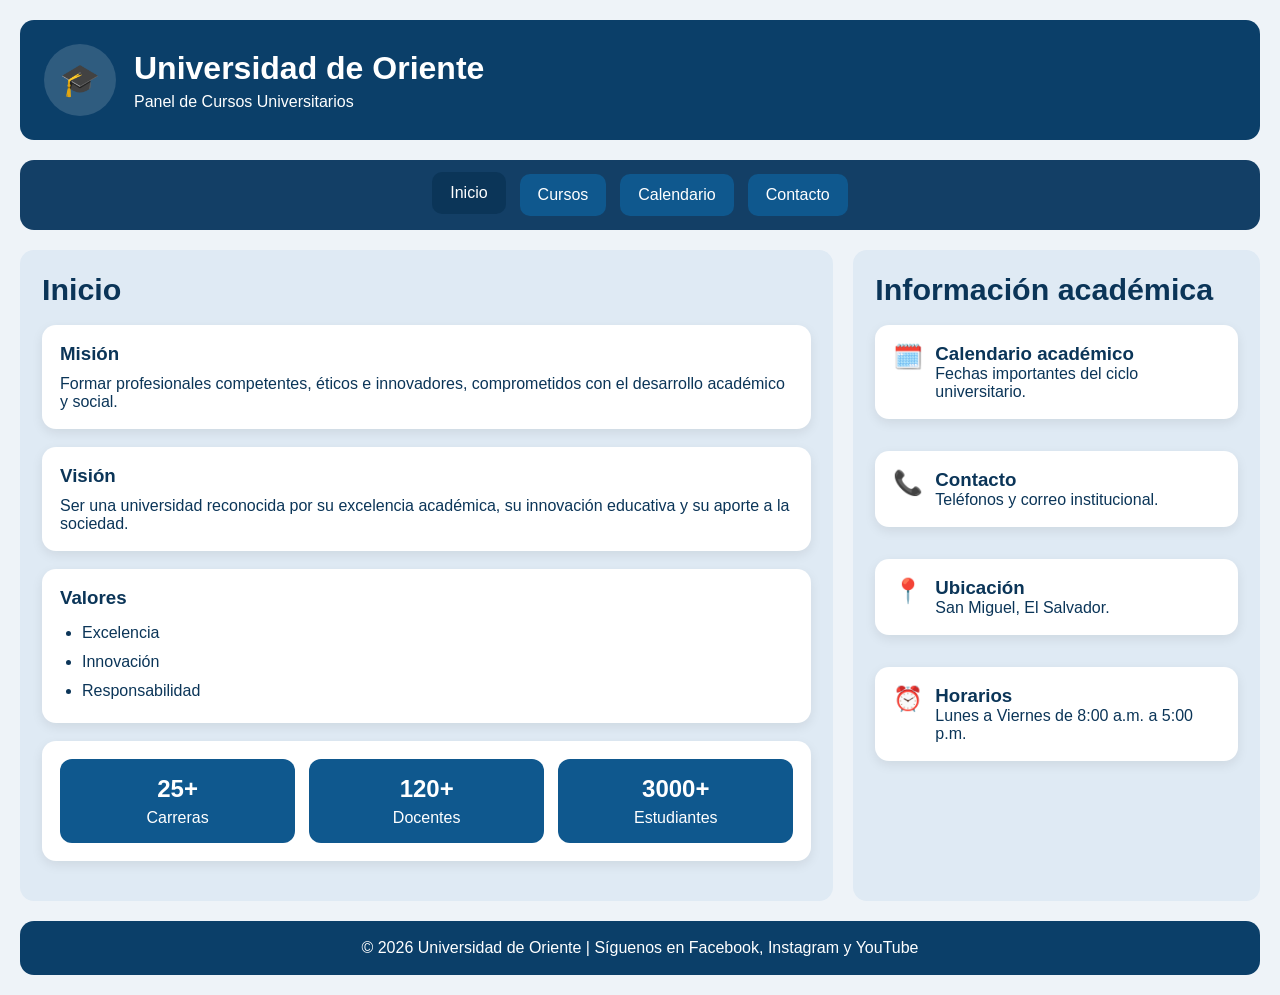
==== panel_cursos/index.html @ 8c4a1279 "commit number zero" ====
<!DOCTYPE html>
<html lang="es">
<head>
  <meta charset="UTF-8" />
  <meta name="viewport" content="width=device-width, initial-scale=1.0" />
  <title>Panel de Cursos Universitarios</title>
  <link rel="stylesheet" href="estilos.css" />
</head>
<body>
  <div class="contenedor-grid">
    <header class="header">
      <div class="logo">🎓</div>
      <div>
        <h1>Universidad de Oriente</h1>
        <p>Panel de Cursos Universitarios</p>
      </div>
    </header>

    <nav class="nav">
      <button class="nav-btn activo" data-seccion="inicio"> Inicio</button>
      <button class="nav-btn" data-seccion="cursos"> Cursos</button>
      <button class="nav-btn" data-seccion="calendario"> Calendario</button>
      <button class="nav-btn" data-seccion="contacto">Contacto</button>
    </nav>

    <main class="main">
      <section id="inicio" class="seccion visible">
        <h2>Inicio</h2>
        <div class="bloque-contenido">
          <h3>Misión</h3>
          <p>Formar profesionales competentes, éticos e innovadores, comprometidos con el desarrollo académico y social.</p>
        </div>
        <div class="bloque-contenido">
          <h3>Visión</h3>
          <p>Ser una universidad reconocida por su excelencia académica, su innovación educativa y su aporte a la sociedad.</p>
        </div>
        <div class="bloque-contenido">
          <h3>Valores</h3>
          <ul>
            <li>Excelencia</li>
            <li>Innovación</li>
            <li>Responsabilidad</li>
          </ul>
        </div>
        <div class="bloque-contenido estadisticas">
          <div class="dato">
            <strong>25+</strong>
            <span>Carreras</span>
          </div>
          <div class="dato">
            <strong>120+</strong>
            <span>Docentes</span>
          </div>
          <div class="dato">
            <strong>3000+</strong>
            <span>Estudiantes</span>
          </div>
        </div>
      </section>

      <section id="cursos" class="seccion">
        <h2>Cursos</h2>
        <div class="contador-cursos" id="contadorCursos"> Cursos disponibles: 3</div>

        <section class="subseccion">
          <h3>Listado de cursos</h3>
          <div class="lista-cursos" id="listaCursos">
            <article class="tarjeta-curso">
              <h4> Programación Web</h4>
              <p><strong>Docente:</strong> Carlos Mejía</p>
              <p><strong>Duración:</strong> 8 semanas</p>
              <button class="btn-eliminar"> Eliminar</button>
            </article>

            <article class="tarjeta-curso">
              <h4> Base de Datos I</h4>
              <p><strong>Docente:</strong> Ana López</p>
              <p><strong>Duración:</strong> 10 semanas</p>
              <button class="btn-eliminar"> Eliminar</button>
            </article>

            <article class="tarjeta-curso">
              <h4> Redes Informáticas</h4>
              <p><strong>Docente:</strong> José Martínez</p>
              <p><strong> Duración:</strong> 6 semanas</p>
              <button class="btn-eliminar"> Eliminar</button>
            </article>
          </div>
        </section>

        <section class="subseccion formulario-area">
          <h3>➕ Agregar curso</h3>
          <form id="formCurso" class="formulario-curso">
            <div class="campo-formulario">
              <label for="nombreCurso">Nombre del curso</label>
              <input type="text" id="nombreCurso" placeholder="Ej. Desarrollo Frontend" />
              <small class="error" id="errorNombre"></small>
            </div>

            <div class="campo-formulario">
              <label for="docenteCurso">Docente</label>
              <input type="text" id="docenteCurso" placeholder="Ej. María González" />
              <small class="error" id="errorDocente"></small>
            </div>

            <div class="campo-formulario">
              <label for="duracionCurso">Duración</label>
              <input type="text" id="duracionCurso" placeholder='Ej. "8 semanas"' />
              <small class="error" id="errorDuracion"></small>
            </div>

            <button type="submit" class="btn-agregar">Agregar curso</button>
          </form>
        </section>
      </section>

      <section id="calendario" class="seccion">
        <h2>Calendario</h2>
        <div class="bloque-contenido">
          <ul>
            <li>Inicio de clases: 20 de enero</li>
            <li>Período de exámenes parciales: 10 al 15 de marzo</li>
            <li>Días festivos: 1 de mayo, 15 de septiembre</li>
            <li>Vacaciones programadas: 1 al 7 de agosto</li>
          </ul>
        </div>
      </section>

      <section id="contacto" class="seccion">
        <h2>Contacto</h2>
        <div class="bloque-contenido">
          <ul>
            <li>Teléfonos: 2660-0000 / 2660-0001</li>
            <li>Correo: info@univo.edu.sv</li>
            <li>Dirección: Final 8a Avenida Sur, San Miguel, El Salvador</li>
            <li>Horarios de atención: Lunes a Viernes, 8:00 a.m. - 5:00 p.m.</li>
            <li>Redes sociales: Facebook, Instagram y YouTube</li>
          </ul>
        </div>
      </section>
    </main>

    <aside class="aside">
      <h2>Información académica</h2>
      <div class="info-aside">
        <div class="item-aside">
          <span>🗓️</span>
          <div>
            <h3>Calendario académico</h3>
            <p>Fechas importantes del ciclo universitario.</p>
          </div>
        </div>
        <div class="item-aside">
          <span>📞</span>
          <div>
            <h3>Contacto</h3>
            <p>Teléfonos y correo institucional.</p>
          </div>
        </div>
        <div class="item-aside">
          <span>📍</span>
          <div>
            <h3>Ubicación</h3>
            <p>San Miguel, El Salvador.</p>
          </div>
        </div>
        <div class="item-aside">
          <span>⏰</span>
          <div>
            <h3>Horarios</h3>
            <p>Lunes a Viernes de 8:00 a.m. a 5:00 p.m.</p>
          </div>
        </div>
      </div>
    </aside>

    <footer class="footer">
      <p>© 2026 Universidad de Oriente | Síguenos en Facebook, Instagram y YouTube</p>
    </footer>
  </div>

  <script src="script.js"></script>
</body>
</html>
---- panel_cursos/estilos.css ----
* {
  margin: 0;
  padding: 0;
  box-sizing: border-box;
}

body {
  font-family: Arial, sans-serif;
  background-color: #eef3f8;
  color: #0b3558;
  padding: 20px;
}

.contenedor-grid {
  display: grid;
  grid-template-columns: 2fr 1fr;
  grid-template-areas:
    "header header"
    "nav nav"
    "main aside"
    "footer footer";
  gap: 20px;
  max-width: 1300px;
  margin: 0 auto;
}

.header {
  grid-area: header;
  background-color: #0b3f69;
  color: white;
  padding: 24px;
  border-radius: 14px;
  display: flex;
  align-items: center;
  gap: 18px;
}

.logo {
  width: 72px;
  height: 72px;
  border-radius: 50%;
  background-color: rgba(255,255,255,0.15);
  display: flex;
  align-items: center;
  justify-content: center;
  font-size: 32px;
}

.header h1 {
  font-size: 2rem;
  margin-bottom: 6px;
}

.nav {
  grid-area: nav;
  background-color: #133f66;
  padding: 14px;
  border-radius: 14px;
  display: flex;
  justify-content: center;
  gap: 14px;
  flex-wrap: wrap;
}

.nav-btn {
  border: none;
  background-color: #0f588e;
  color: white;
  padding: 12px 18px;
  border-radius: 10px;
  cursor: pointer;
  font-size: 1rem;
  transition: background-color 0.3s ease, transform 0.3s ease;
}

.nav-btn:hover,
.nav-btn.activo {
  background-color: #0b3558;
  transform: translateY(-2px);
}

.main {
  grid-area: main;
  background-color: #dfeaf4;
  padding: 22px;
  border-radius: 14px;
}

.aside {
  grid-area: aside;
  background-color: #dfeaf4;
  padding: 22px;
  border-radius: 14px;
}

.footer {
  grid-area: footer;
  background-color: #0b3f69;
  color: white;
  padding: 18px;
  border-radius: 14px;
  text-align: center;
}

.seccion {
  display: none;
}

.seccion.visible {
  display: block;
}

.seccion h2,
.aside h2 {
  margin-bottom: 18px;
  font-size: 1.9rem;
}

.bloque-contenido,
.subseccion,
.formulario-curso,
.item-aside {
  background-color: white;
  border-radius: 14px;
  padding: 18px;
  margin-bottom: 18px;
  box-shadow: 0 4px 12px rgba(0, 0, 0, 0.08);
}

.bloque-contenido h3,
.subseccion h3 {
  margin-bottom: 10px;
}

.bloque-contenido ul,
#contacto ul,
#calendario ul,
#inicio ul {
  padding-left: 22px;
  line-height: 1.8;
}

.estadisticas {
  display: flex;
  gap: 14px;
  flex-wrap: wrap;
}

.dato {
  flex: 1;
  min-width: 120px;
  background-color: #0f588e;
  color: white;
  border-radius: 12px;
  padding: 16px;
  text-align: center;
}

.dato strong {
  display: block;
  font-size: 1.5rem;
  margin-bottom: 6px;
}

.contador-cursos {
  background-color: #1d2b44;
  color: #ffd447;
  padding: 18px;
  border-radius: 12px;
  font-size: 1.4rem;
  font-weight: bold;
  margin-bottom: 22px;
  text-align: center;
}

.lista-cursos {
  display: flex;
  flex-wrap: wrap;
  gap: 18px;
}

.tarjeta-curso {
  flex: 1 1 250px;
  display: flex;
  flex-direction: column;
  gap: 10px;
  background-color: white;
  border-radius: 14px;
  padding: 18px;
  box-shadow: 0 4px 12px rgba(0,0,0,0.08);
  transition: transform 0.3s ease, background-color 0.3s ease;
}

.tarjeta-curso:hover {
  transform: translateY(-5px);
  background-color: #f2f8fd;
}

.tarjeta-curso h4 {
  font-size: 1.2rem;
}

.btn-eliminar,
.btn-agregar {
  border: none;
  cursor: pointer;
  border-radius: 10px;
  padding: 12px;
  font-weight: bold;
}

.btn-eliminar {
  background-color: #d9534f;
  color: white;
  margin-top: auto;
}

.btn-eliminar:hover {
  background-color: #b63d39;
}

.formulario-curso {
  display: flex;
  flex-direction: column;
  gap: 14px;
}

.campo-formulario {
  display: flex;
  flex-direction: column;
  gap: 6px;
}

.campo-formulario input {
  padding: 12px;
  border: 1px solid #a7bfd4;
  border-radius: 10px;
  font-size: 1rem;
}

.btn-agregar {
  background-color: #0f588e;
  color: white;
}

.btn-agregar:hover {
  background-color: #0b3558;
}

.error {
  color: #d9534f;
  min-height: 18px;
}

.info-aside {
  display: flex;
  flex-direction: column;
  gap: 14px;
}

.item-aside {
  display: flex;
  gap: 12px;
  align-items: flex-start;
}

.item-aside span {
  font-size: 1.5rem;
}

@media (max-width: 768px) {
  .contenedor-grid {
    grid-template-columns: 1fr;
    grid-template-areas:
      "header"
      "nav"
      "main"
      "aside"
      "footer";
  }

  .header {
    flex-direction: column;
    text-align: center;
  }

  .nav {
    flex-direction: column;
    align-items: stretch;
  }

  .lista-cursos {
    flex-direction: column;
  }
}
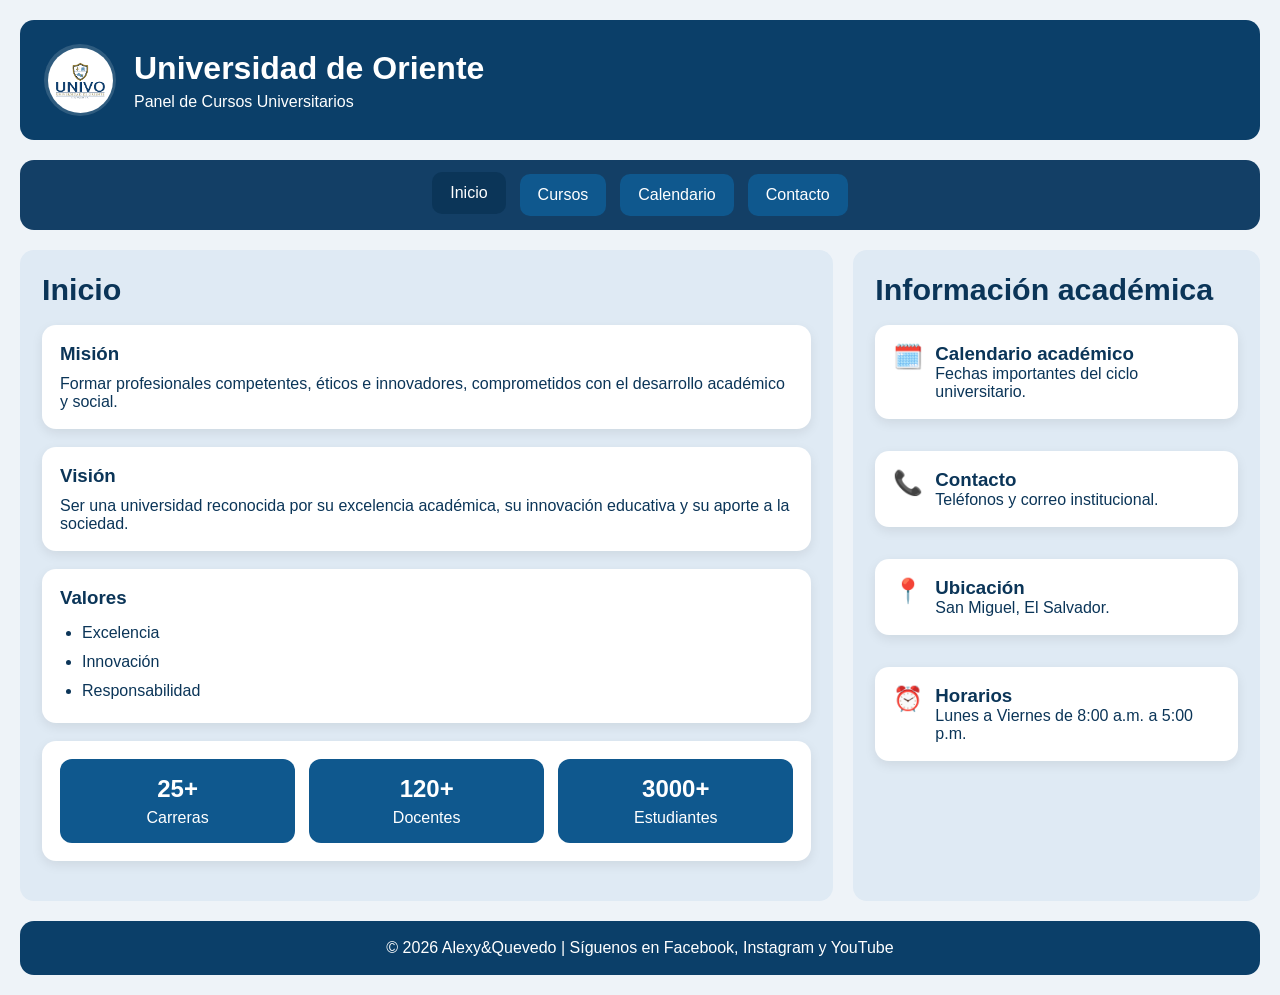
==== commit 130d09f5: "Agregacion del logo" ====
--- a/panel_cursos/index.html
+++ b/panel_cursos/index.html
@@ -9,7 +9,9 @@
 <body>
   <div class="contenedor-grid">
     <header class="header">
-      <div class="logo">🎓</div>
+      <div class="logo">
+        <img src="/panel_cursos/img/logo.png" alt="Logo Universidad de Oriente" />
+      </div>
       <div>
         <h1>Universidad de Oriente</h1>
         <p>Panel de Cursos Universitarios</p>
@@ -17,10 +19,17 @@
     </header>
 
     <nav class="nav">
-      <button class="nav-btn activo" data-seccion="inicio"> Inicio</button>
-      <button class="nav-btn" data-seccion="cursos"> Cursos</button>
-      <button class="nav-btn" data-seccion="calendario"> Calendario</button>
-      <button class="nav-btn" data-seccion="contacto">Contacto</button>
+      <button class="menu-toggle" id="menuToggle">
+        <span></span>
+        <span></span>
+        <span></span>
+      </button>
+      <div class="nav-content" id="navContent">
+        <button class="nav-btn activo" data-seccion="inicio"> Inicio</button>
+        <button class="nav-btn" data-seccion="cursos"> Cursos</button>
+        <button class="nav-btn" data-seccion="calendario"> Calendario</button>
+        <button class="nav-btn" data-seccion="contacto">Contacto</button>
+      </div>
     </nav>
 
     <main class="main">
@@ -74,7 +83,7 @@
 
             <article class="tarjeta-curso">
               <h4> Base de Datos I</h4>
-              <p><strong>Docente:</strong> Ana López</p>
+              <p><strong>Docente:</strong> Ana Lppez</p>
               <p><strong>Duración:</strong> 10 semanas</p>
               <button class="btn-eliminar"> Eliminar</button>
             </article>
@@ -175,7 +184,7 @@
     </aside>
 
     <footer class="footer">
-      <p>© 2026 Universidad de Oriente | Síguenos en Facebook, Instagram y YouTube</p>
+      <p>© 2026 Alexy&Quevedo | Síguenos en Facebook, Instagram y YouTube</p>
     </footer>
   </div>
 
--- a/panel_cursos/estilos.css
+++ b/panel_cursos/estilos.css
@@ -46,6 +46,13 @@
   font-size: 32px;
 }
 
+.logo img {
+  width: 65px;
+  height: 65px;
+  object-fit: contain;
+  border-radius: 50%;
+}
+
 .header h1 {
   font-size: 2rem;
   margin-bottom: 6px;
@@ -160,6 +167,11 @@
   display: block;
   font-size: 1.5rem;
   margin-bottom: 6px;
+}
+
+.dato:hover{
+  background-color: #b63d39;
+  transform: translateY(-3px);
 }
 
 .contador-cursos {
@@ -210,7 +222,7 @@
 }
 
 .btn-eliminar {
-  background-color: #d9534f;
+  background-color: #0f588e;
   color: white;
   margin-top: auto;
 }
@@ -266,6 +278,43 @@
 
 .item-aside span {
   font-size: 1.5rem;
+}
+
+.menu-toggle {
+  display: none;
+  flex-direction: column;
+  background: none;
+  border: none;
+  cursor: pointer;
+  gap: 6px;
+  padding: 6px;
+}
+
+.menu-toggle span {
+  width: 28px;
+  height: 3px;
+  background-color: white;
+  border-radius: 2px;
+  transition: all 0.3s ease;
+}
+
+.menu-toggle.activo span:nth-child(1) {
+  transform: rotate(45deg) translate(10px, 10px);
+}
+
+.menu-toggle.activo span:nth-child(2) {
+  opacity: 0;
+}
+
+.menu-toggle.activo span:nth-child(3) {
+  transform: rotate(-45deg) translate(10px, -10px);
+}
+
+.nav-content {
+  display: flex;
+  gap: 14px;
+  flex-wrap: wrap;
+  justify-content: center;
 }
 
 @media (max-width: 768px) {
@@ -287,6 +336,27 @@
   .nav {
     flex-direction: column;
     align-items: stretch;
+    justify-content: flex-start;
+  }
+
+  .menu-toggle {
+    display: flex;
+    align-self: flex-start;
+    margin-bottom: 10px;
+  }
+
+  .nav-content {
+    display: none;
+    flex-direction: column;
+    gap: 10px;
+  }
+
+  .nav-content.visible {
+    display: flex;
+  }
+
+  .nav-btn {
+    width: 100%;
   }
 
   .lista-cursos {
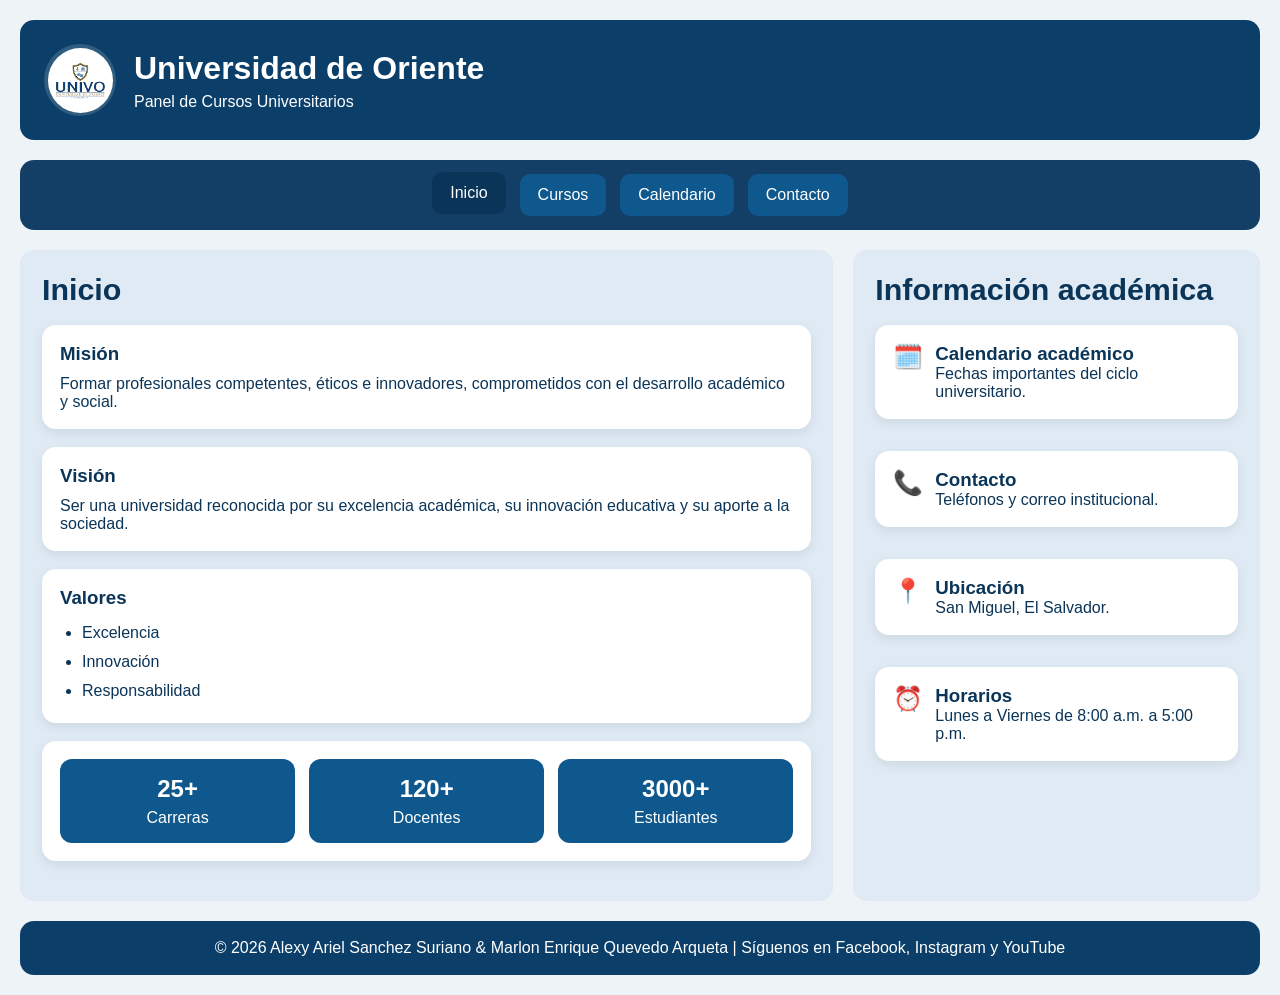
==== commit 04e8130d: "footer" ====
--- a/panel_cursos/index.html
+++ b/panel_cursos/index.html
@@ -184,7 +184,7 @@
     </aside>
 
     <footer class="footer">
-      <p>© 2026 Alexy&Quevedo | Síguenos en Facebook, Instagram y YouTube</p>
+      <p>© 2026 Alexy Ariel Sanchez Suriano & Marlon Enrique Quevedo Arqueta | Síguenos en Facebook, Instagram y YouTube</p>
     </footer>
   </div>
 
